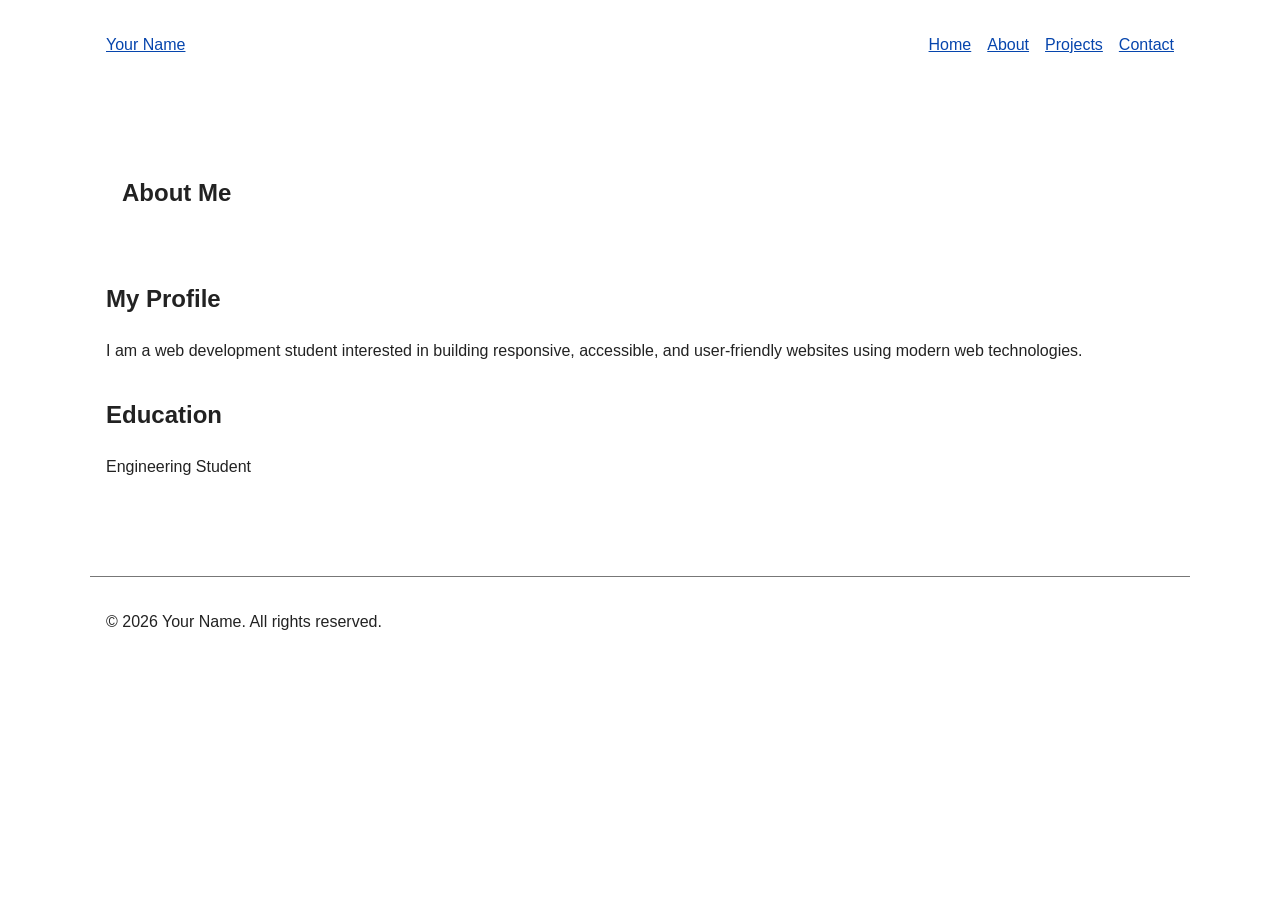
==== about.html @ 1bb9ee36 "Add files via upload" ====
<!DOCTYPE html>
<html lang="en">
<head>
  <meta charset="UTF-8">
  <meta name="viewport" content="width=device-width, initial-scale=1.0">
  <meta name="description" content="Learn more about Your Name, a web development student interested in accessible web development.">
  <meta name="author" content="Your Name">
  <meta name="robots" content="index, follow">
  <title>About | Your Name</title>
  <link rel="stylesheet" href="styles.css">
</head>
<body>
  <a class="skip-link" href="#main-content">Skip to main content</a>

  <header>
    <nav aria-label="Main navigation">
      <a href="index.html">Your Name</a>
      <ul>
        <li><a href="index.html">Home</a></li>
        <li><a href="about.html" aria-current="page">About</a></li>
        <li><a href="projects.html">Projects</a></li>
        <li><a href="contact.html">Contact</a></li>
      </ul>
    </nav>
  </header>

  <main id="main-content">
    <article>
      <header>
        <h1>About Me</h1>
      </header>
      <section aria-labelledby="profile-heading">
        <h2 id="profile-heading">My Profile</h2>
        <p>I am a web development student interested in building responsive, accessible, and user-friendly websites using modern web technologies.</p>
      </section>
      <section aria-labelledby="education-heading">
        <h2 id="education-heading">Education</h2>
        <p>Engineering Student</p>
      </section>
    </article>
  </main>

  <footer>
    <p>&copy; 2026 Your Name. All rights reserved.</p>
  </footer>
</body>
</html>
---- styles.css ----
* { box-sizing: border-box; }

html { scroll-behavior: smooth; }

body {
  margin: 0;
  font-family: Arial, sans-serif;
  line-height: 1.6;
  color: #222;
  background: #fff;
}

header, main, footer {
  max-width: 1100px;
  margin: auto;
  padding: 1rem;
}

nav {
  display: flex;
  justify-content: space-between;
  align-items: center;
  gap: 1rem;
}

nav ul {
  display: flex;
  gap: 1rem;
  list-style: none;
  padding: 0;
}

a { color: #0645ad; }

a:focus, button:focus, input:focus, textarea:focus {
  outline: 3px solid #000;
  outline-offset: 3px;
}

.skip-link {
  position: absolute;
  left: -9999px;
  top: 0;
}

.skip-link:focus {
  left: 1rem;
  top: 1rem;
  background: #fff;
  padding: .75rem;
  z-index: 1000;
}

section, article { margin-block: 2rem; }

form { max-width: 600px; }

form div { margin-bottom: 1rem; }

label {
  display: block;
  font-weight: bold;
  margin-bottom: .35rem;
}

input, textarea {
  width: 100%;
  padding: .75rem;
  font: inherit;
  border: 2px solid #333;
}

button {
  padding: .75rem 1.25rem;
  font: inherit;
  font-weight: bold;
  cursor: pointer;
  border: 2px solid #000;
}

footer {
  border-top: 1px solid #777;
  margin-top: 3rem;
}

@media (max-width: 600px) {
  nav {
    flex-direction: column;
    align-items: flex-start;
  }

  nav ul {
    flex-direction: column;
  }
}
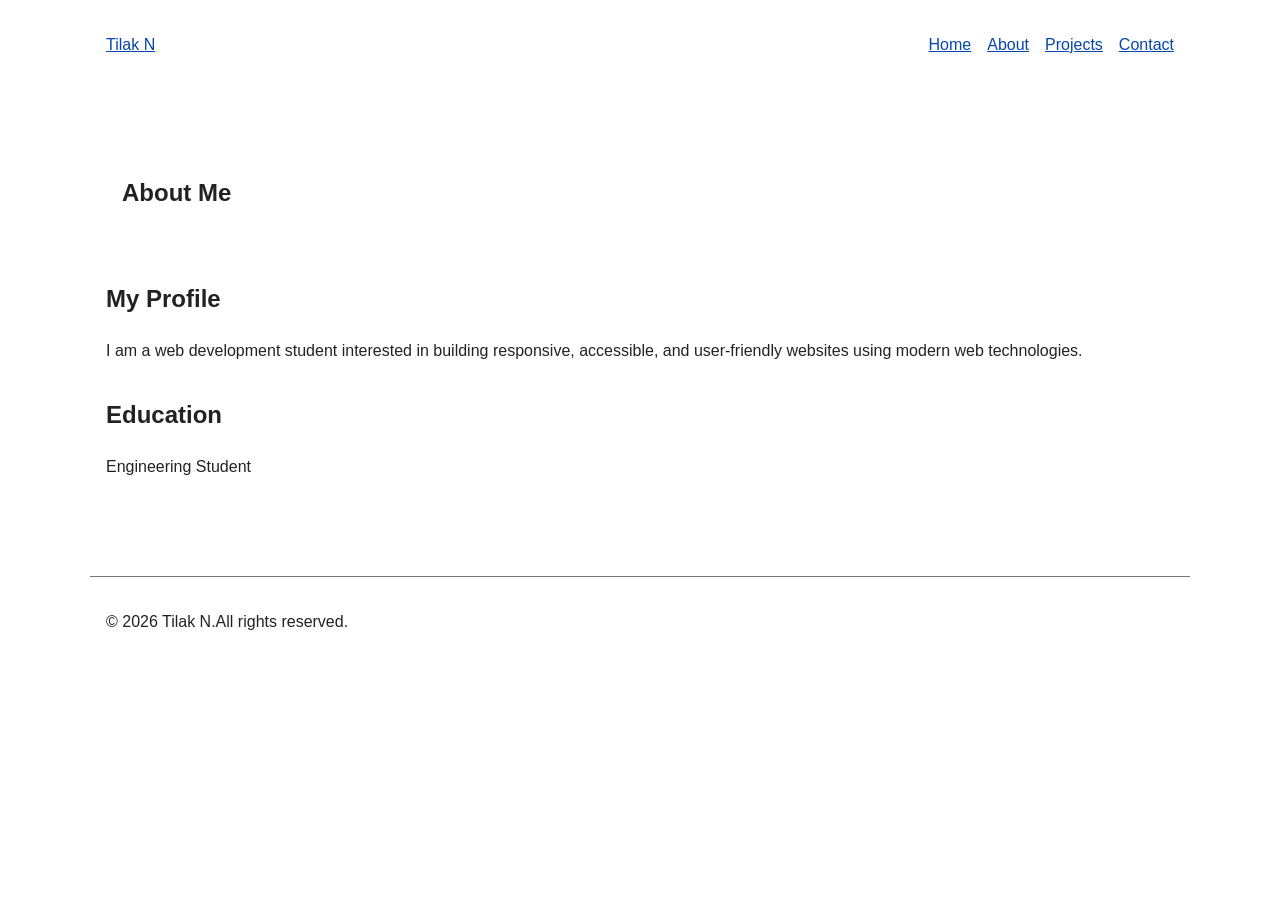
==== commit b74681e1: "Update author name in about.html" ====
--- a/about.html
+++ b/about.html
@@ -4,9 +4,9 @@
   <meta charset="UTF-8">
   <meta name="viewport" content="width=device-width, initial-scale=1.0">
   <meta name="description" content="Learn more about Your Name, a web development student interested in accessible web development.">
-  <meta name="author" content="Your Name">
+  <meta name="author" content="Tilak N">
   <meta name="robots" content="index, follow">
-  <title>About | Your Name</title>
+  <title>About |Tilak N</title>
   <link rel="stylesheet" href="styles.css">
 </head>
 <body>
@@ -14,7 +14,7 @@
 
   <header>
     <nav aria-label="Main navigation">
-      <a href="index.html">Your Name</a>
+      <a href="index.html">Tilak N</a>
       <ul>
         <li><a href="index.html">Home</a></li>
         <li><a href="about.html" aria-current="page">About</a></li>
@@ -41,7 +41,7 @@
   </main>
 
   <footer>
-    <p>&copy; 2026 Your Name. All rights reserved.</p>
+    <p>&copy; 2026 Tilak N.All rights reserved.</p>
   </footer>
 </body>
 </html>
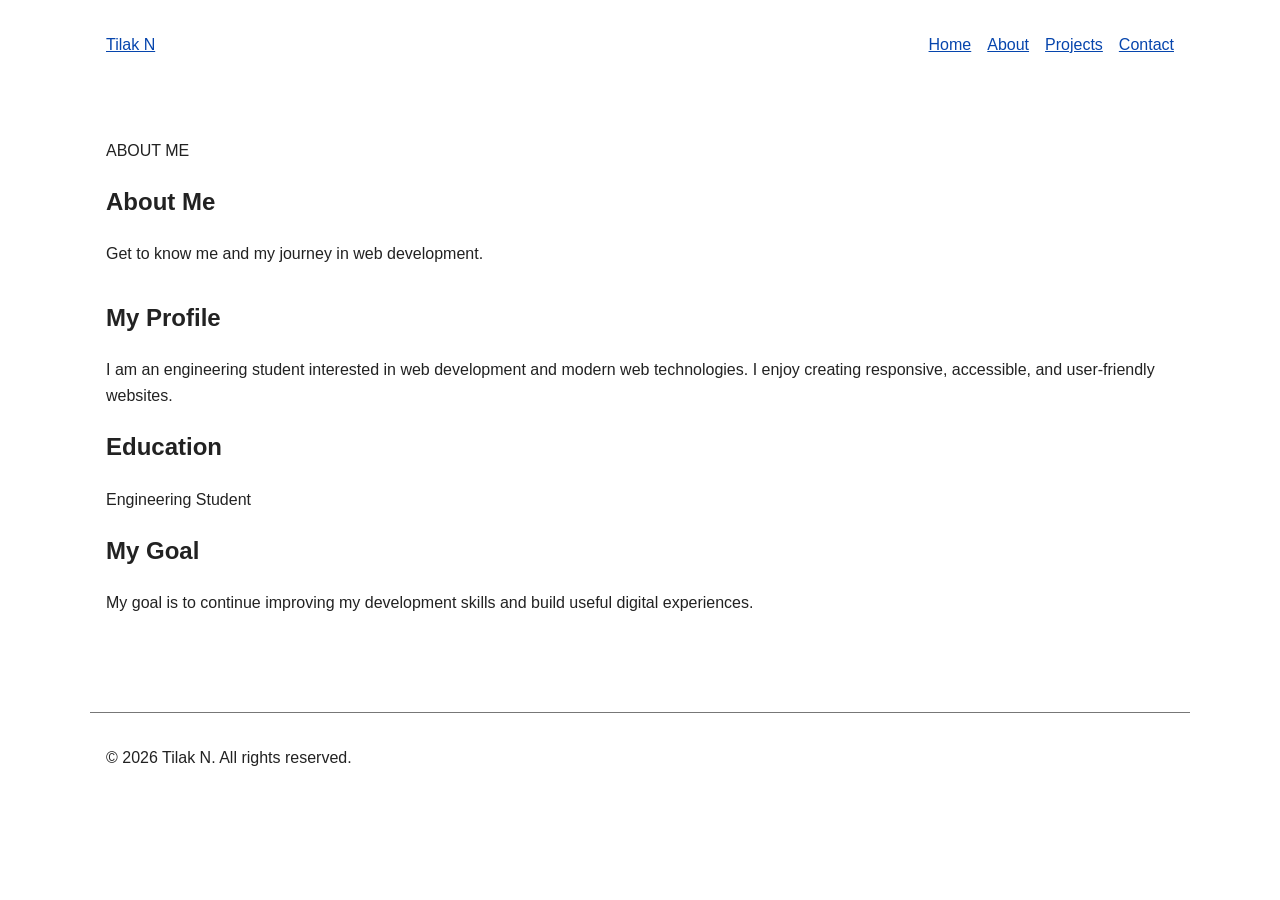
==== commit b176a4e3: "Refactor about.html structure and content" ====
--- a/about.html
+++ b/about.html
@@ -3,45 +3,58 @@
 <head>
   <meta charset="UTF-8">
   <meta name="viewport" content="width=device-width, initial-scale=1.0">
-  <meta name="description" content="Learn more about Your Name, a web development student interested in accessible web development.">
-  <meta name="author" content="Tilak N">
-  <meta name="robots" content="index, follow">
-  <title>About |Tilak N</title>
+  <title>About | Tilak N</title>
   <link rel="stylesheet" href="styles.css">
 </head>
+
 <body>
-  <a class="skip-link" href="#main-content">Skip to main content</a>
+  <header>
+    <nav class="navbar">
+      <a class="logo" href="index.html">Tilak N</a>
 
-  <header>
-    <nav aria-label="Main navigation">
-      <a href="index.html">Tilak N</a>
-      <ul>
+      <ul class="nav-links">
         <li><a href="index.html">Home</a></li>
-        <li><a href="about.html" aria-current="page">About</a></li>
+        <li><a class="active" href="about.html">About</a></li>
         <li><a href="projects.html">Projects</a></li>
         <li><a href="contact.html">Contact</a></li>
       </ul>
     </nav>
   </header>
 
-  <main id="main-content">
-    <article>
-      <header>
-        <h1>About Me</h1>
-      </header>
-      <section aria-labelledby="profile-heading">
-        <h2 id="profile-heading">My Profile</h2>
-        <p>I am a web development student interested in building responsive, accessible, and user-friendly websites using modern web technologies.</p>
-      </section>
-      <section aria-labelledby="education-heading">
-        <h2 id="education-heading">Education</h2>
+  <main>
+    <section class="page-header">
+      <p class="eyebrow">ABOUT ME</p>
+      <h1>About Me</h1>
+      <p>Get to know me and my journey in web development.</p>
+    </section>
+
+    <section class="section">
+      <div class="content-card">
+        <h2>My Profile</h2>
+        <p>
+          I am an engineering student interested in web development
+          and modern web technologies. I enjoy creating responsive,
+          accessible, and user-friendly websites.
+        </p>
+      </div>
+
+      <div class="content-card">
+        <h2>Education</h2>
         <p>Engineering Student</p>
-      </section>
-    </article>
+      </div>
+
+      <div class="content-card">
+        <h2>My Goal</h2>
+        <p>
+          My goal is to continue improving my development skills and
+          build useful digital experiences.
+        </p>
+      </div>
+    </section>
   </main>
 
   <footer>
-    <p>&copy; 2026 Tilak N.All rights reserved.</p>
+    <p>© 2026 Tilak N. All rights reserved.</p>
   </footer>
 </body>
 </html>
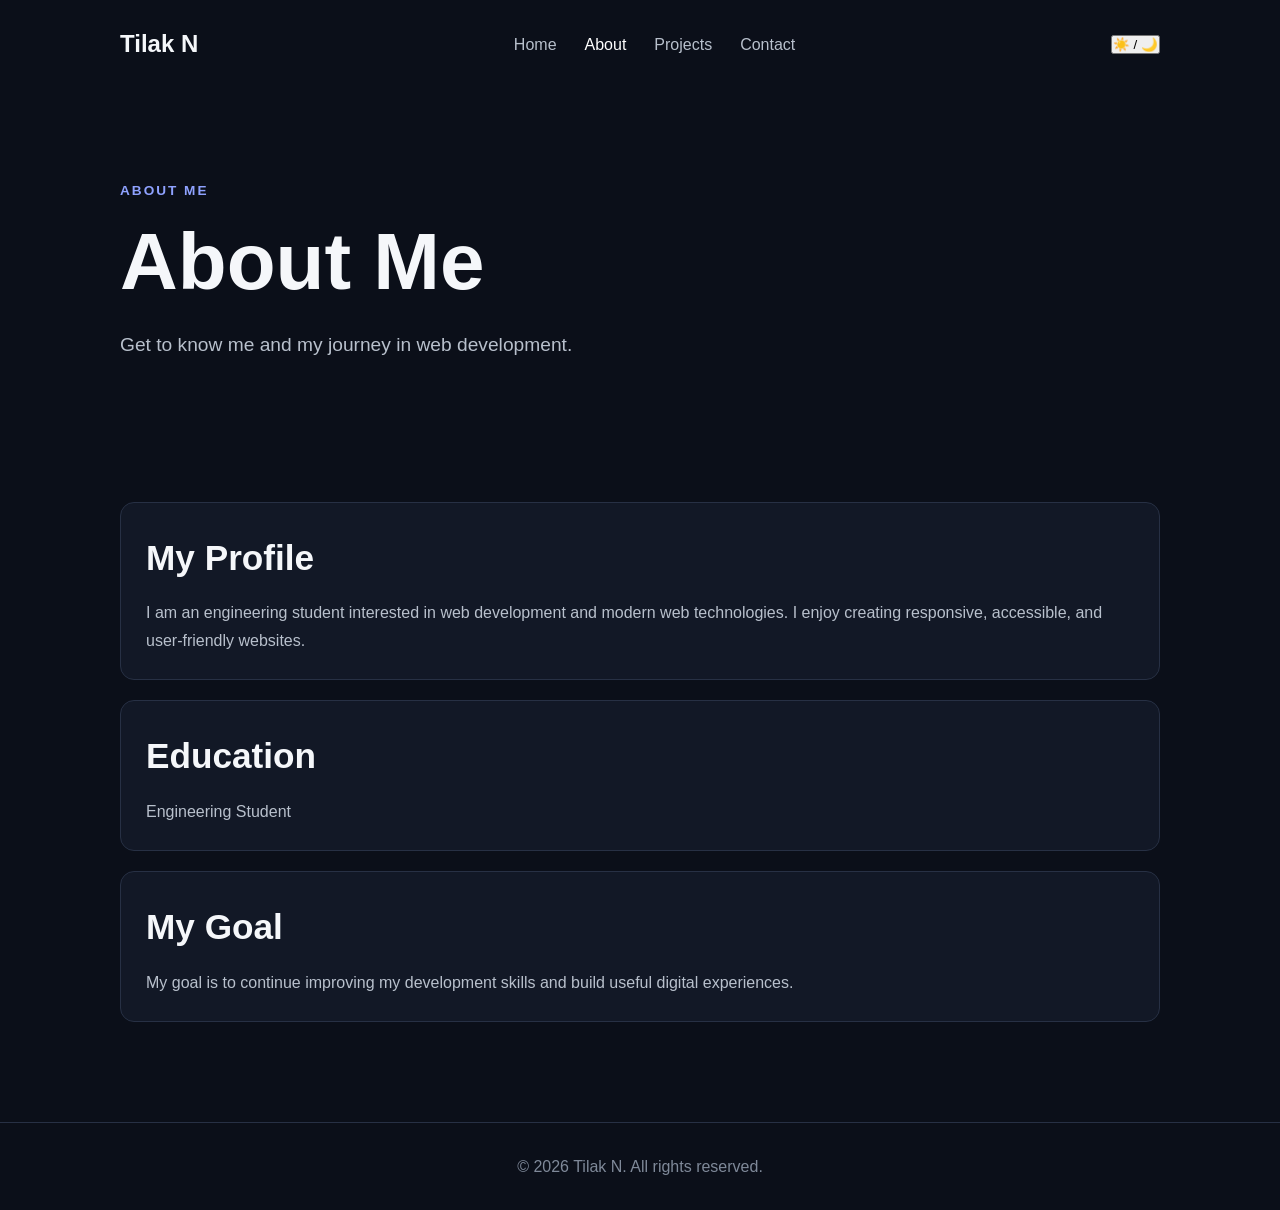
==== commit 5d05fe9a: "Refactor about.html for improved formatting" ====
--- a/about.html
+++ b/about.html
@@ -3,58 +3,112 @@
 <head>
   <meta charset="UTF-8">
   <meta name="viewport" content="width=device-width, initial-scale=1.0">
+
   <title>About | Tilak N</title>
+
   <link rel="stylesheet" href="styles.css">
 </head>
 
 <body>
+
   <header>
     <nav class="navbar">
+
       <a class="logo" href="index.html">Tilak N</a>
 
       <ul class="nav-links">
-        <li><a href="index.html">Home</a></li>
-        <li><a class="active" href="about.html">About</a></li>
-        <li><a href="projects.html">Projects</a></li>
-        <li><a href="contact.html">Contact</a></li>
+        <li>
+          <a href="index.html">Home</a>
+        </li>
+
+        <li>
+          <a class="active" href="about.html">About</a>
+        </li>
+
+        <li>
+          <a href="projects.html">Projects</a>
+        </li>
+
+        <li>
+          <a href="contact.html">Contact</a>
+        </li>
       </ul>
+
+      <button id="theme-toggle" type="button" aria-label="Toggle light and dark mode">
+        ☀️ / 🌙
+      </button>
+
     </nav>
   </header>
 
+
   <main>
+
     <section class="page-header">
+
       <p class="eyebrow">ABOUT ME</p>
+
       <h1>About Me</h1>
-      <p>Get to know me and my journey in web development.</p>
+
+      <p>
+        Get to know me and my journey in web development.
+      </p>
+
     </section>
 
+
     <section class="section">
+
       <div class="content-card">
+
         <h2>My Profile</h2>
+
         <p>
           I am an engineering student interested in web development
           and modern web technologies. I enjoy creating responsive,
           accessible, and user-friendly websites.
         </p>
+
       </div>
 
+
       <div class="content-card">
+
         <h2>Education</h2>
-        <p>Engineering Student</p>
+
+        <p>
+          Engineering Student
+        </p>
+
       </div>
 
+
       <div class="content-card">
+
         <h2>My Goal</h2>
+
         <p>
           My goal is to continue improving my development skills and
           build useful digital experiences.
         </p>
+
       </div>
+
     </section>
+
   </main>
 
+
   <footer>
-    <p>© 2026 Tilak N. All rights reserved.</p>
+
+    <p>
+      © 2026 Tilak N. All rights reserved.
+    </p>
+
   </footer>
+
+
+  <script src="script.js"></script>
+
 </body>
 </html>
--- a/styles.css
+++ b/styles.css
@@ -1,95 +1,286 @@
-* { box-sizing: border-box; }
-
-html { scroll-behavior: smooth; }
+:root {
+  --bg: #0b0f19;
+  --surface: #121826;
+  --border: #273044;
+  --text: #f5f7fa;
+  --muted: #b8c0cc;
+  --accent: #8fa2ff;
+  }
+* {
+   box-sizing: border-box;
+   margin: 0;
+   padding: 0;
+}
+
+html {
+  scroll-behavior: smooth;
+}
 
 body {
-  margin: 0;
-  font-family: Arial, sans-serif;
-  line-height: 1.6;
-  color: #222;
-  background: #fff;
-}
-
-header, main, footer {
+  font-family: Arial, Helvetica, sans-serif;
+  background: #0b0f19;
+  color: #f5f7fa;
+  line-height: 1.7;
+}
+
+a {
+  color: inherit;
+  text-decoration: none;
+}
+
+.navbar {
   max-width: 1100px;
   margin: auto;
-  padding: 1rem;
-}
-
-nav {
+  padding: 24px 30px;
   display: flex;
   justify-content: space-between;
   align-items: center;
-  gap: 1rem;
-}
-
-nav ul {
-  display: flex;
-  gap: 1rem;
+}
+
+.logo {
+  font-size: 1.5rem;
+  font-weight: 800;
+}
+
+.nav-links {
+  display: flex;
   list-style: none;
-  padding: 0;
-}
-
-a { color: #0645ad; }
-
-a:focus, button:focus, input:focus, textarea:focus {
-  outline: 3px solid #000;
-  outline-offset: 3px;
-}
-
-.skip-link {
-  position: absolute;
-  left: -9999px;
-  top: 0;
-}
-
-.skip-link:focus {
-  left: 1rem;
-  top: 1rem;
-  background: #fff;
-  padding: .75rem;
-  z-index: 1000;
-}
-
-section, article { margin-block: 2rem; }
-
-form { max-width: 600px; }
-
-form div { margin-bottom: 1rem; }
-
-label {
-  display: block;
-  font-weight: bold;
-  margin-bottom: .35rem;
-}
-
-input, textarea {
-  width: 100%;
-  padding: .75rem;
-  font: inherit;
-  border: 2px solid #333;
-}
-
-button {
-  padding: .75rem 1.25rem;
-  font: inherit;
-  font-weight: bold;
-  cursor: pointer;
-  border: 2px solid #000;
+  gap: 28px;
+}
+
+.nav-links a {
+  color: #b8c0cc;
+  transition: 0.2s;
+}
+
+.nav-links a:hover,
+.nav-links .active {
+  color: #ffffff;
+}
+
+main {
+  max-width: 1100px;
+  margin: auto;
+  padding: 0 30px;
+}
+
+.hero {
+  min-height: 75vh;
+  display: flex;
+  flex-direction: column;
+  justify-content: center;
+  max-width: 850px;
+}
+
+.eyebrow {
+  color: #8fa2ff;
+  font-size: 0.85rem;
+  font-weight: 700;
+  letter-spacing: 2px;
+  margin-bottom: 18px;
+}
+
+.hero h1,
+.page-header h1 {
+  font-size: clamp(3rem, 8vw, 6rem);
+  line-height: 1.05;
+  margin-bottom: 25px;
+}
+
+.hero h1 span {
+  color: #8fa2ff;
+}
+
+.hero-text {
+  color: #b8c0cc;
+  font-size: 1.25rem;
+  max-width: 650px;
+  margin-bottom: 35px;
+}
+
+.buttons {
+  display: flex;
+  gap: 15px;
+  flex-wrap: wrap;
+}
+
+.button {
+  display: inline-block;
+  padding: 13px 22px;
+  border-radius: 8px;
+  background: #8fa2ff;
+  color: #0b0f19;
+  font-weight: 700;
+}
+
+.button:hover {
+  opacity: 0.85;
+}
+
+.button.secondary {
+  background: transparent;
+  color: #f5f7fa;
+  border: 1px solid #3b4352;
+}
+
+.section {
+  padding: 80px 0;
+}
+
+.section h2 {
+  font-size: 2.2rem;
+  margin-bottom: 30px;
+}
+
+.skills {
+  display: grid;
+  grid-template-columns: repeat(5, 1fr);
+  gap: 15px;
+}
+
+.card,
+.content-card,
+.project-card,
+.contact-card {
+  background: #121826;
+  border: 1px solid #273044;
+  border-radius: 14px;
+  padding: 25px;
+}
+
+.card {
+  text-align: center;
+  font-weight: 700;
+}
+
+.page-header {
+  padding: 90px 0 60px;
+}
+
+.page-header h1 {
+  font-size: clamp(3rem, 7vw, 5rem);
+}
+
+.page-header p:last-child {
+  color: #b8c0cc;
+  font-size: 1.2rem;
+}
+
+.content-card {
+  margin-bottom: 20px;
+}
+
+.content-card h2 {
+  margin-bottom: 12px;
+}
+
+.content-card p {
+  color: #b8c0cc;
+}
+
+.projects {
+  display: grid;
+  grid-template-columns: repeat(3, 1fr);
+  gap: 20px;
+  padding-bottom: 90px;
+}
+
+.project-card {
+  min-height: 320px;
+}
+
+.project-number {
+  color: #8fa2ff;
+  font-weight: 700;
+}
+
+.project-card h2 {
+  margin: 20px 0 15px;
+}
+
+.project-card p {
+  color: #b8c0cc;
+  margin-bottom: 25px;
+}
+
+.tags {
+  display: flex;
+  gap: 8px;
+  flex-wrap: wrap;
+}
+
+.tags span {
+  background: #202a3d;
+  color: #cbd3df;
+  padding: 5px 10px;
+  border-radius: 20px;
+  font-size: 0.8rem;
+}
+
+.contact-section {
+  padding-bottom: 100px;
+}
+
+.contact-card {
+  max-width: 700px;
+}
+
+.contact-card h2 {
+  font-size: 2rem;
+  margin-bottom: 15px;
+}
+
+.contact-card p {
+  color: #b8c0cc;
+  margin-bottom: 30px;
 }
 
 footer {
-  border-top: 1px solid #777;
-  margin-top: 3rem;
-}
-
-@media (max-width: 600px) {
-  nav {
+  border-top: 1px solid #273044;
+  text-align: center;
+  padding: 30px;
+  color: #7f8999;
+}
+
+@media (max-width: 750px) {
+  .navbar {
     flex-direction: column;
-    align-items: flex-start;
-  }
-
-  nav ul {
-    flex-direction: column;
-  }
-}
+    gap: 20px;
+  }
+
+  .nav-links {
+    gap: 15px;
+    flex-wrap: wrap;
+    justify-content: center;
+  }
+
+  .hero {
+    min-height: 65vh;
+  }
+
+  .skills {
+    grid-template-columns: repeat(2, 1fr);
+  }
+
+  .projects {
+    grid-template-columns: 1fr;
+  }
+}
+
+@media (max-width: 450px) {
+  main {
+    padding: 0 20px;
+  }
+
+  .navbar {
+    padding: 20px;
+  }
+
+  .nav-links {
+    font-size: 0.9rem;
+  }
+
+  .skills {
+    grid-template-columns: 1fr;
+  }
+}
